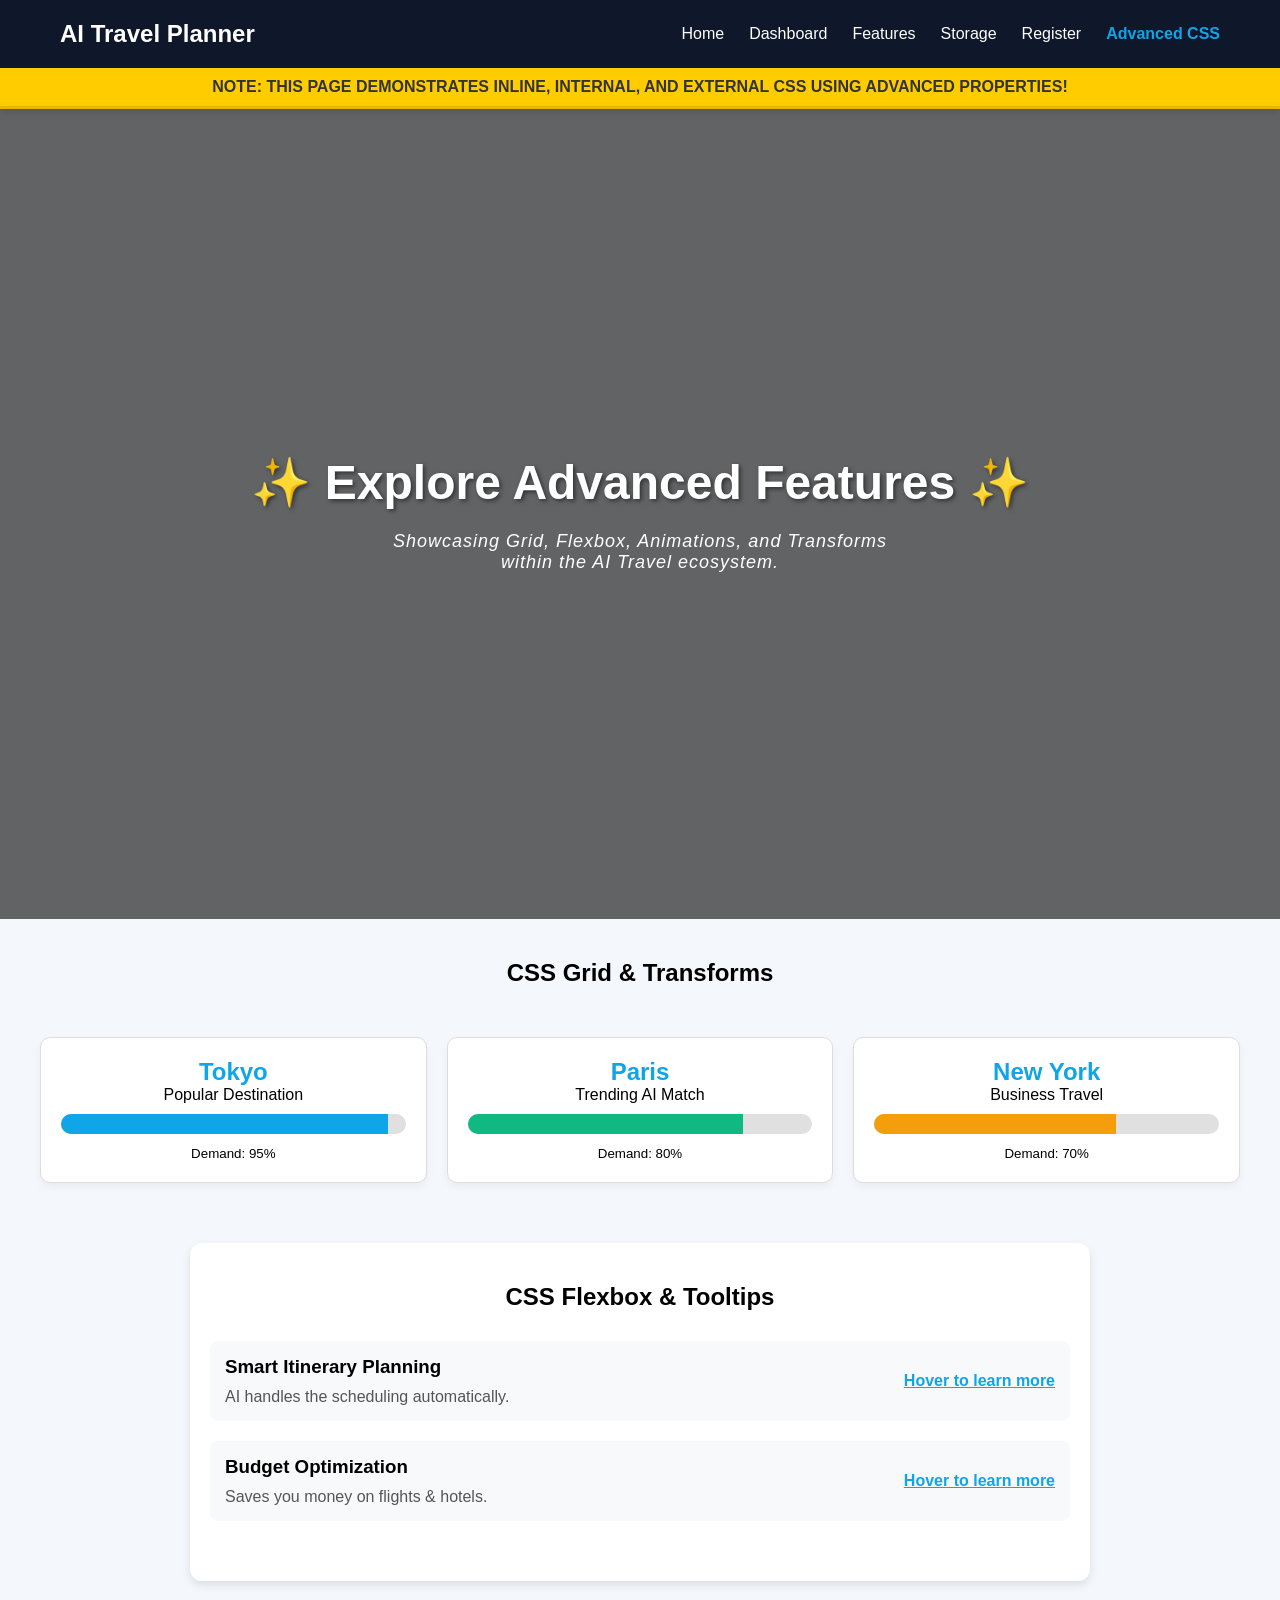
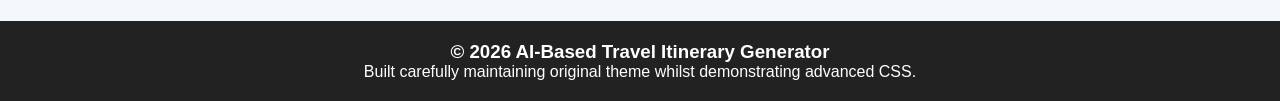
==== assignment5.html @ 0c3edc28 "Replacing rejected demo with assignment5.html" ====
<!DOCTYPE html>
<html lang="en">
<head>
    <meta charset="UTF-8">
    <meta name="viewport" content="width=device-width, initial-scale=1.0">
    <title>AI-Based Travel Itinerary Generator - Advanced CSS</title>
    
    <!-- SIR/PROFESSOR: This demonstrates EXTERNAL CSS (Req: External Stylesheet) -->
    <link rel="stylesheet" href="style.css">

    <!-- SIR/PROFESSOR: This demonstrates INTERNAL CSS (Req: Internal Stylesheet) -->
    <style>
        /* Advanced CSS Requirements Demonstrated Here */
        
        /* 1. CSS Variables */
        :root {
            --primary-accent: #0ea5e9;
            --hover-color: #0284c7;
        }

        /* 2. Pseudo-elements ::before and ::after */
        .advanced-title::before {
            content: "✨ ";
            color: var(--primary-accent);
        }
        .advanced-title::after {
            content: " ✨";
            color: var(--primary-accent);
        }

        /* 3. CSS Grid Layout */
        .grid-container {
            display: grid;
            grid-template-columns: repeat(auto-fit, minmax(250px, 1fr));
            gap: 20px;
            padding: 20px;
        }

        /* 4. CSS Flexbox */
        .flex-row {
            display: flex;
            justify-content: space-between;
            align-items: center;
            background: #f8f9fa;
            padding: 15px;
            border-radius: 8px;
            margin-bottom: 20px;
        }

        /* 5. CSS Transformations & Transitions */
        .hover-zoom {
            transition: transform 0.3s ease;
        }
        .hover-zoom:hover {
            transform: scale(1.05) rotate(1deg); /* Scale and Rotate Transform */
        }

        /* 6. CSS Positioning (Sticky) */
        .sticky-notice {
            position: sticky;
            top: 60px; /* Sticks just under the nav */
            z-index: 100;
            background: #ffcc00;
            color: #333;
            text-align: center;
            padding: 10px;
            font-weight: bold;
            box-shadow: 0 4px 6px rgba(0,0,0,0.1);
        }

        /* 7. CSS Progress Bar */
        .css-progress-bar {
            width: 100%;
            background-color: #e0e0e0;
            border-radius: 10px;
            overflow: hidden;
            margin: 10px 0;
        }
        .css-progress-fill {
            height: 20px;
            background-color: var(--primary-accent);
            width: 85%; /* 85% filled */
            animation: loadProgress 2s ease-out; /* 8. CSS Animations */
        }

        @keyframes loadProgress {
            from { width: 0; }
            to { width: 85%; }
        }

        /* 9. Pure CSS Tooltip */
        .css-tooltip {
            position: relative;
            cursor: pointer;
            color: var(--primary-accent);
            text-decoration: underline;
        }
        .css-tooltip::after {
            content: attr(data-tooltip);
            position: absolute;
            bottom: 125%;
            left: 50%;
            transform: translateX(-50%);
            background: #333;
            color: #fff;
            padding: 5px 10px;
            border-radius: 5px;
            font-size: 12px;
            white-space: nowrap;
            opacity: 0;
            pointer-events: none;
            transition: opacity 0.3s;
        }
        .css-tooltip:hover::after {
            opacity: 1;
        }
    </style>
</head>
<body>

    <!-- Navigation (From existing style.css) -->
    <nav>
        <div class="logo">AI Travel Planner</div>
        <ul>
            <li><a href="index.html">Home</a></li>
            <li><a href="index.html#dashboard">Dashboard</a></li>
            <li><a href="index.html#features">Features</a></li>
            <li><a href="storage.html">Storage</a></li>
            <li><a href="register.html">Register</a></li>
            <li><a href="assignment5.html" style="color: #0ea5e9; font-weight: bold;">Advanced CSS</a></li>
        </ul>
    </nav>

    <!-- SIR/PROFESSOR: This demonstrates INLINE CSS (Req: Inline Stylesheet) -->
    <!-- Also demonstrates sticky positioning from Internal CSS -->
    <div class="sticky-notice" style="border-bottom: 3px solid #e6b800; text-transform: uppercase;">
        Note: This page demonstrates Inline, Internal, and External CSS using Advanced properties!
    </div>

    <!-- Hero Section -->
    <!-- Advanced Inline CSS Example -->
    <section class="hero" style="background: linear-gradient(rgba(0,0,0,0.6), rgba(0,0,0,0.6)), url('images/travel-bg.jpg') center/cover; padding: 100px 20px;">
        <div class="hero-content">
            <!-- Using internal CSS pseudo elements class -->
            <h1 class="advanced-title" style="font-size: 3rem; text-shadow: 2px 2px 4px rgba(0,0,0,0.5);">Explore Advanced Features</h1>
            <p style="font-style: italic; letter-spacing: 1px;">
                Showcasing Grid, Flexbox, Animations, and Transforms within the AI Travel ecosystem.
            </p>
        </div>
    </section>

    <!-- Dashboard: Demonstrating CSS Grid & Transforms -->
    <section id="dashboard" style="padding: 40px 20px;">
        <h2 style="text-align: center; margin-bottom: 30px;">CSS Grid & Transforms</h2>
        
        <div class="grid-container">
            <!-- Card 1 -->
            <div class="card hover-zoom" style="background: #fff; border: 1px solid #ddd; padding: 20px; border-radius: 10px; text-align: center; box-shadow: 0 4px 8px rgba(0,0,0,0.05);">
                <h1 style="color: #0ea5e9;">Tokyo</h1>
                <p>Popular Destination</p>
                <div class="css-progress-bar">
                    <div class="css-progress-fill" style="width: 95%;"></div>
                </div>
                <small>Demand: 95%</small>
            </div>

            <!-- Card 2 -->
            <div class="card hover-zoom" style="background: #fff; border: 1px solid #ddd; padding: 20px; border-radius: 10px; text-align: center; box-shadow: 0 4px 8px rgba(0,0,0,0.05);">
                <h1 style="color: #0ea5e9;">Paris</h1>
                <p>Trending AI Match</p>
                <div class="css-progress-bar">
                    <div class="css-progress-fill" style="width: 80%; background-color: #10b981;"></div>
                </div>
                <small>Demand: 80%</small>
            </div>

            <!-- Card 3 -->
            <div class="card hover-zoom" style="background: #fff; border: 1px solid #ddd; padding: 20px; border-radius: 10px; text-align: center; box-shadow: 0 4px 8px rgba(0,0,0,0.05);">
                <h1 style="color: #0ea5e9;">New York</h1>
                <p>Business Travel</p>
                <div class="css-progress-bar">
                    <div class="css-progress-fill" style="width: 70%; background-color: #f59e0b;"></div>
                </div>
                <small>Demand: 70%</small>
            </div>
        </div>
    </section>

    <!-- Services: Demonstrating Flexbox & Tooltips -->
    <section id="services" style="padding: 40px 20px; max-width: 900px; margin: auto;">
        <h2 style="text-align: center; margin-bottom: 30px;">CSS Flexbox & Tooltips</h2>

        <div class="flex-row">
            <div>
                <h3 style="margin: 0 0 10px 0;">Smart Itinerary Planning</h3>
                <p style="margin: 0; color: #555;">AI handles the scheduling automatically.</p>
            </div>
            <!-- Pure CSS Tooltip -->
            <strong class="css-tooltip" data-tooltip="Hover effect powered by CSS ::after">Hover to learn more</strong>
        </div>

        <div class="flex-row">
            <div>
                <h3 style="margin: 0 0 10px 0;">Budget Optimization</h3>
                <p style="margin: 0; color: #555;">Saves you money on flights & hotels.</p>
            </div>
            <strong class="css-tooltip" data-tooltip="No JavaScript required for this tooltip!">Hover to learn more</strong>
        </div>
    </section>

    <!-- Footer -->
    <footer style="margin-top: 40px; padding: 20px; text-align: center; background: #222; color: #fff;">
        <h3>© 2026 AI-Based Travel Itinerary Generator</h3>
        <p>Built carefully maintaining original theme whilst demonstrating advanced CSS.</p>
    </footer>

</body>
</html>
---- style.css ----
*{
    margin:0;
    padding:0;
    box-sizing:border-box;
    font-family:Segoe UI,sans-serif;
    scroll-behavior:smooth;
    }
    
    body{
    background:#f4f7fb;
    }
    
    nav{
    display:flex;
    justify-content:space-between;
    align-items:center;
    padding:18px 60px;
    background:#0f172a;
    position:sticky;
    top:0;
    z-index:1000;
    }
    
    .logo{
    color:white;
    font-size:24px;
    font-weight:bold;
    }
    
    nav ul{
    display:flex;
    list-style:none;
    gap:25px;
    }
    
    nav a{
    text-decoration:none;
    color:white;
    font-weight:500;
    }
    
    .hero{
    height:90vh;
    background:linear-gradient(rgba(0,0,0,.5),rgba(0,0,0,.5)),
    url('https://images.unsplash.com/photo-1507525428034-b723cf961d3e');
    background-size:cover;
    background-position:center;
    display:flex;
    justify-content:center;
    align-items:center;
    text-align:center;
    color:white;
    }
    
    .hero-content h1{
    font-size:55px;
    margin-bottom:20px;
    }
    
    .hero-content p{
    width:70%;
    margin:auto;
    font-size:18px;
    }
    
    .hero button{
    margin-top:20px;
    padding:12px 25px;
    border:none;
    background:#2563eb;
    color:white;
    border-radius:5px;
    }
    
    section{
    padding:60px;
    }
    
    .student,
    #features,
    #services,
    #reports,
    #contact{
    background:white;
    margin:25px;
    border-radius:12px;
    box-shadow:0 4px 10px rgba(0,0,0,.1);
    }
    
    .cards{
    display:grid;
    grid-template-columns:repeat(auto-fit,minmax(220px,1fr));
    gap:20px;
    margin-top:30px;
    }
    
    .card{
    background:white;
    padding:25px;
    text-align:center;
    border-radius:12px;
    box-shadow:0 4px 10px rgba(0,0,0,.1);
    }
    
    .card h1{
    color:#2563eb;
    }
    
    ul,ol{
    margin-left:30px;
    line-height:2;
    }
    
    table{
    width:100%;
    border-collapse:collapse;
    margin-top:20px;
    }
    
    table,th,td{
    border:1px solid #ddd;
    }
    
    th{
    background:#2563eb;
    color:white;
    }
    
    th,td{
    padding:12px;
    text-align:center;
    }
    
    form{
    display:flex;
    flex-direction:column;
    gap:15px;
    }
    
    input,textarea{
    padding:12px;
    border:1px solid #ccc;
    border-radius:6px;
    }
    
    form button{
    padding:12px;
    border:none;
    background:#2563eb;
    color:white;
    border-radius:6px;
    cursor:pointer;
    }
    
    footer{
    background:#0f172a;
    color:white;
    text-align:center;
    padding:25px;
    }
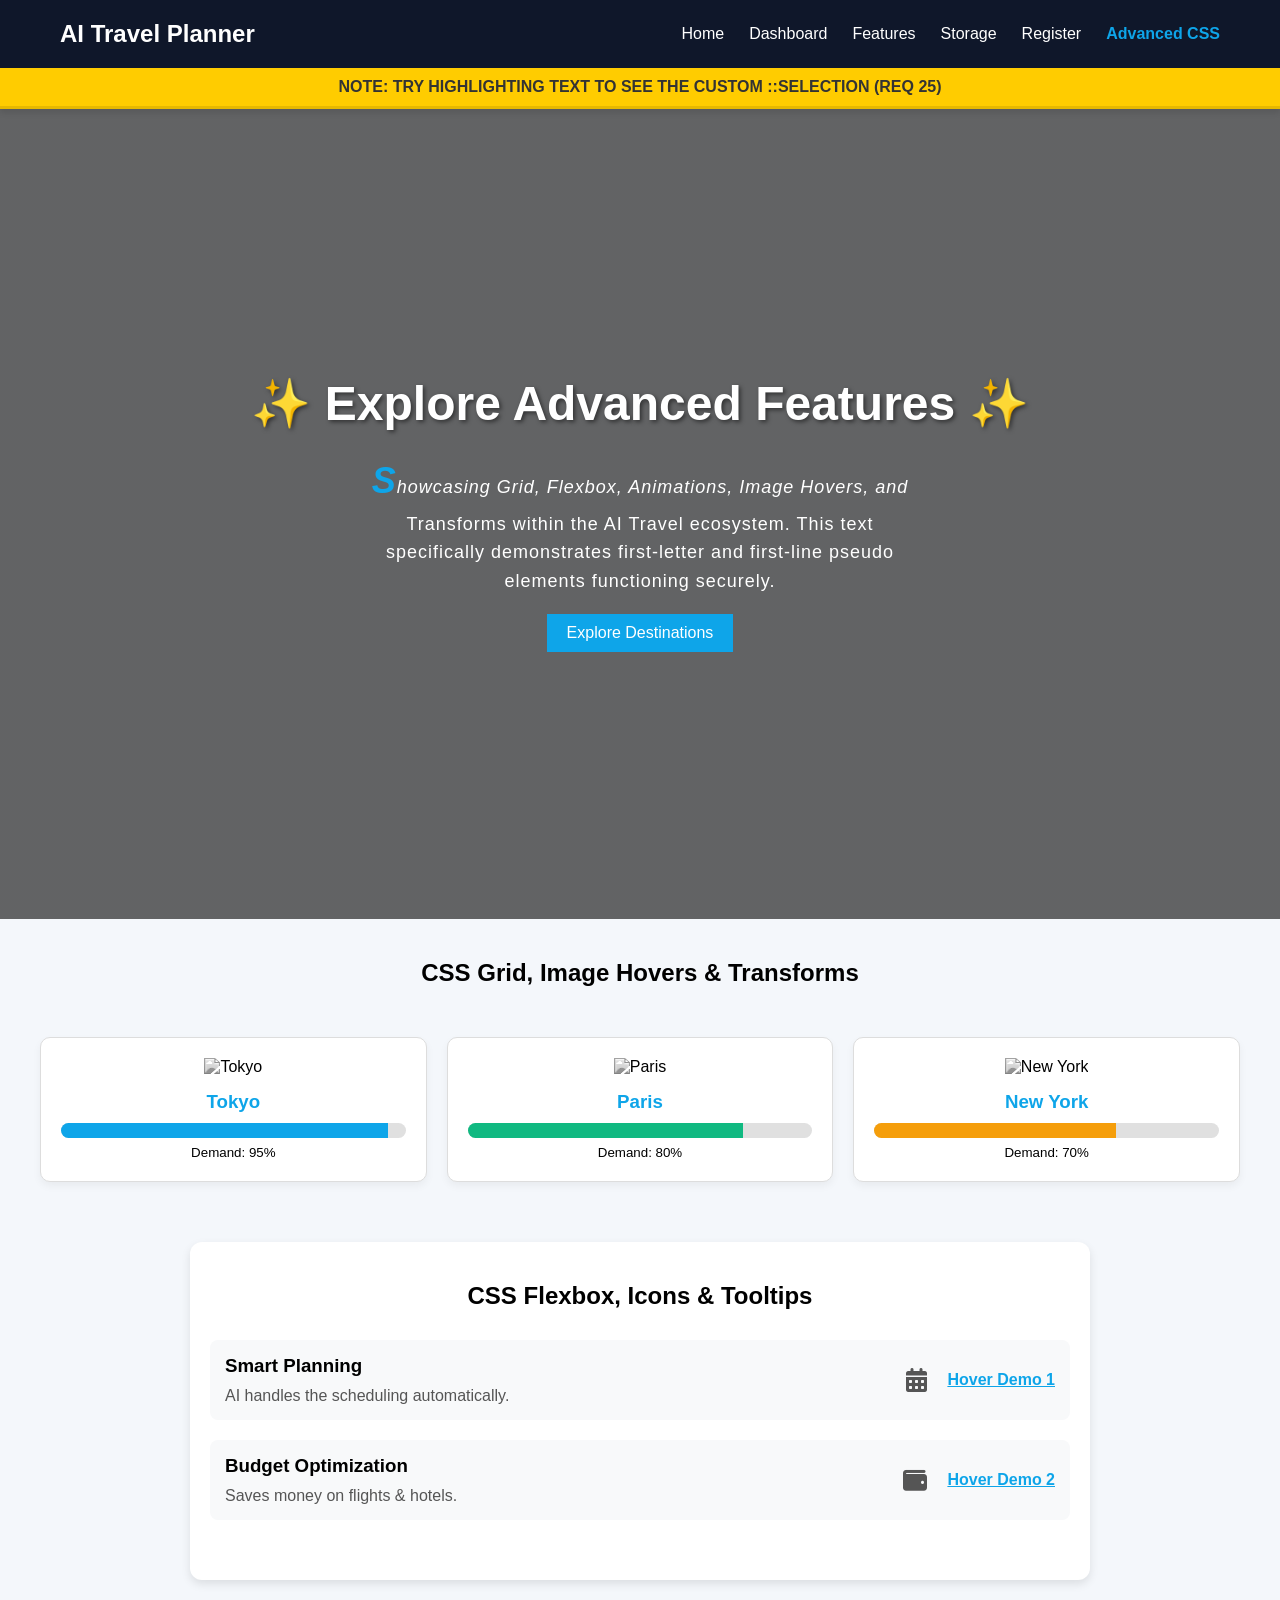
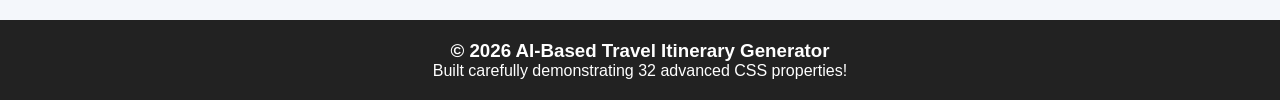
==== commit eee36123: "Update assignment5.html with exact 32 CSS properties" ====
--- a/assignment5.html
+++ b/assignment5.html
@@ -7,18 +7,36 @@
     
     <!-- SIR/PROFESSOR: This demonstrates EXTERNAL CSS (Req: External Stylesheet) -->
     <link rel="stylesheet" href="style.css">
+    
+    <!-- FontAwesome for CSS Icons (Req 28) -->
+    <link rel="stylesheet" href="https://cdnjs.cloudflare.com/ajax/libs/font-awesome/6.0.0/css/all.min.css">
 
     <!-- SIR/PROFESSOR: This demonstrates INTERNAL CSS (Req: Internal Stylesheet) -->
     <style>
-        /* Advanced CSS Requirements Demonstrated Here */
+        /* ========================================================
+           Advanced CSS Requirements Demonstrated Below 
+           ======================================================== */
         
-        /* 1. CSS Variables */
+        /* Req 21: CSS Variables */
         :root {
             --primary-accent: #0ea5e9;
             --hover-color: #0284c7;
-        }
-
-        /* 2. Pseudo-elements ::before and ::after */
+            --bg-light: #f8f9fa;
+        }
+
+        /* Req 25: CSS Pseudo Elements (::before, ::after, ::first-letter, ::first-line, ::selection) */
+        ::selection {
+            background-color: var(--primary-accent);
+            color: white;
+        }
+        .pseudo-demo::first-letter {
+            font-size: 2em;
+            font-weight: bold;
+            color: var(--primary-accent);
+        }
+        .pseudo-demo::first-line {
+            font-style: italic;
+        }
         .advanced-title::before {
             content: "✨ ";
             color: var(--primary-accent);
@@ -28,37 +46,78 @@
             color: var(--primary-accent);
         }
 
-        /* 3. CSS Grid Layout */
+        /* Req 22: CSS Grid Layout */
         .grid-container {
             display: grid;
-            grid-template-columns: repeat(auto-fit, minmax(250px, 1fr));
+            grid-template-columns: repeat(auto-fit, minmax(220px, 1fr));
             gap: 20px;
             padding: 20px;
         }
 
-        /* 4. CSS Flexbox */
+        /* Req 23: CSS Flexbox Layout */
         .flex-row {
             display: flex;
             justify-content: space-between;
             align-items: center;
-            background: #f8f9fa;
+            background: var(--bg-light);
             padding: 15px;
             border-radius: 8px;
             margin-bottom: 20px;
         }
 
-        /* 5. CSS Transformations & Transitions */
-        .hover-zoom {
-            transition: transform 0.3s ease;
-        }
-        .hover-zoom:hover {
-            transform: scale(1.05) rotate(1deg); /* Scale and Rotate Transform */
-        }
-
-        /* 6. CSS Positioning (Sticky) */
+        /* Req 26 & 27: CSS Transformations & Transitions (translate, rotate, scale, skew) */
+        .card {
+            transition: transform 0.4s ease, box-shadow 0.4s ease; /* Transition */
+        }
+        .card:hover {
+            transform: scale(1.05) rotate(1deg) translateY(-5px); /* Scale, Rotate, Translate */
+            box-shadow: 0 10px 15px rgba(0,0,0,0.1);
+        }
+        .btn-skew {
+            display: inline-block;
+            background: var(--primary-accent);
+            color: white;
+            padding: 10px 20px;
+            text-decoration: none;
+            transition: all 0.3s;
+        }
+        .btn-skew:hover {
+            transform: skew(-10deg); /* Skew Transform */
+            background: var(--hover-color);
+        }
+
+        /* Req 28: CSS Icons with hover animations */
+        .icon-hover i {
+            transition: transform 0.3s ease, color 0.3s ease;
+            font-size: 24px;
+            color: #555;
+        }
+        .icon-hover:hover i {
+            transform: scale(1.3) rotate(15deg);
+            color: var(--primary-accent);
+        }
+
+        /* Req 29: Image Hover Effects (zoom, grayscale, blur) */
+        .img-container {
+            overflow: hidden;
+            border-radius: 8px;
+        }
+        .img-container img {
+            width: 100%;
+            height: 150px;
+            object-fit: cover;
+            transition: all 0.5s ease;
+            filter: grayscale(100%); /* Grayscale */
+        }
+        .card:hover .img-container img {
+            filter: grayscale(0%) blur(0px);
+            transform: scale(1.2); /* Image Zoom */
+        }
+
+        /* Req 30: CSS Positioning (Sticky, Relative, Absolute) */
         .sticky-notice {
-            position: sticky;
-            top: 60px; /* Sticks just under the nav */
+            position: sticky; /* Sticky */
+            top: 0px; 
             z-index: 100;
             background: #ffcc00;
             color: #333;
@@ -68,36 +127,34 @@
             box-shadow: 0 4px 6px rgba(0,0,0,0.1);
         }
 
-        /* 7. CSS Progress Bar */
+        /* Req 31: CSS Progress Bar with Animations */
         .css-progress-bar {
             width: 100%;
             background-color: #e0e0e0;
             border-radius: 10px;
             overflow: hidden;
-            margin: 10px 0;
+            margin: 10px 0 5px 0;
         }
         .css-progress-fill {
-            height: 20px;
+            height: 15px;
             background-color: var(--primary-accent);
-            width: 85%; /* 85% filled */
-            animation: loadProgress 2s ease-out; /* 8. CSS Animations */
-        }
-
+            animation: loadProgress 2s ease-out forwards;
+        }
         @keyframes loadProgress {
             from { width: 0; }
-            to { width: 85%; }
-        }
-
-        /* 9. Pure CSS Tooltip */
+            to { width: 100%; }
+        }
+
+        /* Req 32: Pure CSS Tooltip */
         .css-tooltip {
-            position: relative;
+            position: relative; /* Relative */
             cursor: pointer;
             color: var(--primary-accent);
             text-decoration: underline;
         }
         .css-tooltip::after {
             content: attr(data-tooltip);
-            position: absolute;
+            position: absolute; /* Absolute */
             bottom: 125%;
             left: 50%;
             transform: translateX(-50%);
@@ -114,11 +171,25 @@
         .css-tooltip:hover::after {
             opacity: 1;
         }
+
+        /* Req 24: Media Queries */
+        @media screen and (max-width: 768px) {
+            .grid-container {
+                grid-template-columns: 1fr; /* Stack on mobile */
+            }
+            .flex-row {
+                flex-direction: column; /* Stack flexbox on mobile */
+                text-align: center;
+            }
+            .hero-content h1 {
+                font-size: 2rem !important; /* Adjust font size on tablet/mobile */
+            }
+        }
     </style>
 </head>
 <body>
 
-    <!-- Navigation (From existing style.css) -->
+    <!-- Req 23 Flexbox & Req 30 Sticky Navbar (From style.css normally, but here via internal/external) -->
     <nav>
         <div class="logo">AI Travel Planner</div>
         <ul>
@@ -132,86 +203,109 @@
     </nav>
 
     <!-- SIR/PROFESSOR: This demonstrates INLINE CSS (Req: Inline Stylesheet) -->
-    <!-- Also demonstrates sticky positioning from Internal CSS -->
+    <!-- Req 30: CSS Positioning (Sticky) -->
     <div class="sticky-notice" style="border-bottom: 3px solid #e6b800; text-transform: uppercase;">
-        Note: This page demonstrates Inline, Internal, and External CSS using Advanced properties!
+        Note: Try highlighting text to see the custom ::selection (Req 25)
     </div>
 
     <!-- Hero Section -->
-    <!-- Advanced Inline CSS Example -->
-    <section class="hero" style="background: linear-gradient(rgba(0,0,0,0.6), rgba(0,0,0,0.6)), url('images/travel-bg.jpg') center/cover; padding: 100px 20px;">
+    <!-- SIR/PROFESSOR: Advanced INLINE CSS Examples -->
+    <section class="hero" style="background: linear-gradient(rgba(0,0,0,0.6), rgba(0,0,0,0.6)), url('https://images.unsplash.com/photo-1436491865332-7a61a109cc05?auto=format&fit=crop&w=1200&q=80') center/cover; padding: 100px 20px;">
         <div class="hero-content">
-            <!-- Using internal CSS pseudo elements class -->
             <h1 class="advanced-title" style="font-size: 3rem; text-shadow: 2px 2px 4px rgba(0,0,0,0.5);">Explore Advanced Features</h1>
-            <p style="font-style: italic; letter-spacing: 1px;">
-                Showcasing Grid, Flexbox, Animations, and Transforms within the AI Travel ecosystem.
+            
+            <!-- Req 25: Pseudo ::first-letter and ::first-line -->
+            <p class="pseudo-demo" style="letter-spacing: 1px; max-width: 600px; margin: auto; line-height: 1.6;">
+                Showcasing Grid, Flexbox, Animations, Image Hovers, and Transforms within the AI Travel ecosystem. This text specifically demonstrates first-letter and first-line pseudo elements functioning securely.
             </p>
+            <br>
+            <!-- Req 26: Skew transform on button -->
+            <a href="#dashboard" class="btn-skew">Explore Destinations</a>
         </div>
     </section>
 
-    <!-- Dashboard: Demonstrating CSS Grid & Transforms -->
+    <!-- Req 22: CSS Grid Layout -->
     <section id="dashboard" style="padding: 40px 20px;">
-        <h2 style="text-align: center; margin-bottom: 30px;">CSS Grid & Transforms</h2>
+        <h2 style="text-align: center; margin-bottom: 30px;">CSS Grid, Image Hovers & Transforms</h2>
         
         <div class="grid-container">
             <!-- Card 1 -->
-            <div class="card hover-zoom" style="background: #fff; border: 1px solid #ddd; padding: 20px; border-radius: 10px; text-align: center; box-shadow: 0 4px 8px rgba(0,0,0,0.05);">
-                <h1 style="color: #0ea5e9;">Tokyo</h1>
-                <p>Popular Destination</p>
+            <!-- Req 26, 27: Transform (Scale, Rotate, Translate) on hover via .card class -->
+            <div class="card" style="background: #fff; border: 1px solid #ddd; padding: 20px; border-radius: 10px; text-align: center; box-shadow: 0 4px 8px rgba(0,0,0,0.05);">
+                <!-- Req 29: Image Hover Effects (zoom, grayscale) -->
+                <div class="img-container">
+                    <img src="https://images.unsplash.com/photo-1540959733332-eab4deabeeaf?auto=format&fit=crop&w=400&q=80" alt="Tokyo">
+                </div>
+                <h3 style="color: #0ea5e9; margin-top: 15px;">Tokyo</h3>
+                
+                <!-- Req 31: CSS Progress Bar -->
                 <div class="css-progress-bar">
-                    <div class="css-progress-fill" style="width: 95%;"></div>
+                    <div class="css-progress-fill" style="max-width: 95%;"></div>
                 </div>
                 <small>Demand: 95%</small>
             </div>
 
             <!-- Card 2 -->
-            <div class="card hover-zoom" style="background: #fff; border: 1px solid #ddd; padding: 20px; border-radius: 10px; text-align: center; box-shadow: 0 4px 8px rgba(0,0,0,0.05);">
-                <h1 style="color: #0ea5e9;">Paris</h1>
-                <p>Trending AI Match</p>
+            <div class="card" style="background: #fff; border: 1px solid #ddd; padding: 20px; border-radius: 10px; text-align: center; box-shadow: 0 4px 8px rgba(0,0,0,0.05);">
+                <div class="img-container">
+                    <img src="https://images.unsplash.com/photo-1502602898657-3e91760cbb34?auto=format&fit=crop&w=400&q=80" alt="Paris">
+                </div>
+                <h3 style="color: #0ea5e9; margin-top: 15px;">Paris</h3>
                 <div class="css-progress-bar">
-                    <div class="css-progress-fill" style="width: 80%; background-color: #10b981;"></div>
+                    <div class="css-progress-fill" style="max-width: 80%; background-color: #10b981;"></div>
                 </div>
                 <small>Demand: 80%</small>
             </div>
 
             <!-- Card 3 -->
-            <div class="card hover-zoom" style="background: #fff; border: 1px solid #ddd; padding: 20px; border-radius: 10px; text-align: center; box-shadow: 0 4px 8px rgba(0,0,0,0.05);">
-                <h1 style="color: #0ea5e9;">New York</h1>
-                <p>Business Travel</p>
+            <div class="card" style="background: #fff; border: 1px solid #ddd; padding: 20px; border-radius: 10px; text-align: center; box-shadow: 0 4px 8px rgba(0,0,0,0.05);">
+                <div class="img-container">
+                    <img src="https://images.unsplash.com/photo-1496442226666-8d4d0e62e6e9?auto=format&fit=crop&w=400&q=80" alt="New York">
+                </div>
+                <h3 style="color: #0ea5e9; margin-top: 15px;">New York</h3>
                 <div class="css-progress-bar">
-                    <div class="css-progress-fill" style="width: 70%; background-color: #f59e0b;"></div>
+                    <div class="css-progress-fill" style="max-width: 70%; background-color: #f59e0b;"></div>
                 </div>
                 <small>Demand: 70%</small>
             </div>
         </div>
     </section>
 
-    <!-- Services: Demonstrating Flexbox & Tooltips -->
+    <!-- Req 23: CSS Flexbox -->
     <section id="services" style="padding: 40px 20px; max-width: 900px; margin: auto;">
-        <h2 style="text-align: center; margin-bottom: 30px;">CSS Flexbox & Tooltips</h2>
+        <h2 style="text-align: center; margin-bottom: 30px;">CSS Flexbox, Icons & Tooltips</h2>
 
         <div class="flex-row">
             <div>
-                <h3 style="margin: 0 0 10px 0;">Smart Itinerary Planning</h3>
+                <h3 style="margin: 0 0 10px 0;">Smart Planning</h3>
                 <p style="margin: 0; color: #555;">AI handles the scheduling automatically.</p>
             </div>
-            <!-- Pure CSS Tooltip -->
-            <strong class="css-tooltip" data-tooltip="Hover effect powered by CSS ::after">Hover to learn more</strong>
+            
+            <div style="display: flex; gap: 20px; align-items: center;">
+                <!-- Req 28: CSS Icons with hover -->
+                <a href="#" class="icon-hover"><i class="fas fa-calendar-alt"></i></a>
+                <!-- Req 32: Pure CSS Tooltip (Absolute Positioning) -->
+                <strong class="css-tooltip" data-tooltip="Hover effect powered by CSS ::after">Hover Demo 1</strong>
+            </div>
         </div>
 
         <div class="flex-row">
             <div>
                 <h3 style="margin: 0 0 10px 0;">Budget Optimization</h3>
-                <p style="margin: 0; color: #555;">Saves you money on flights & hotels.</p>
-            </div>
-            <strong class="css-tooltip" data-tooltip="No JavaScript required for this tooltip!">Hover to learn more</strong>
+                <p style="margin: 0; color: #555;">Saves money on flights & hotels.</p>
+            </div>
+            
+            <div style="display: flex; gap: 20px; align-items: center;">
+                <a href="#" class="icon-hover"><i class="fas fa-wallet"></i></a>
+                <strong class="css-tooltip" data-tooltip="No Javascript needed!">Hover Demo 2</strong>
+            </div>
         </div>
     </section>
 
     <!-- Footer -->
     <footer style="margin-top: 40px; padding: 20px; text-align: center; background: #222; color: #fff;">
         <h3>© 2026 AI-Based Travel Itinerary Generator</h3>
-        <p>Built carefully maintaining original theme whilst demonstrating advanced CSS.</p>
+        <p>Built carefully demonstrating 32 advanced CSS properties!</p>
     </footer>
 
 </body>
